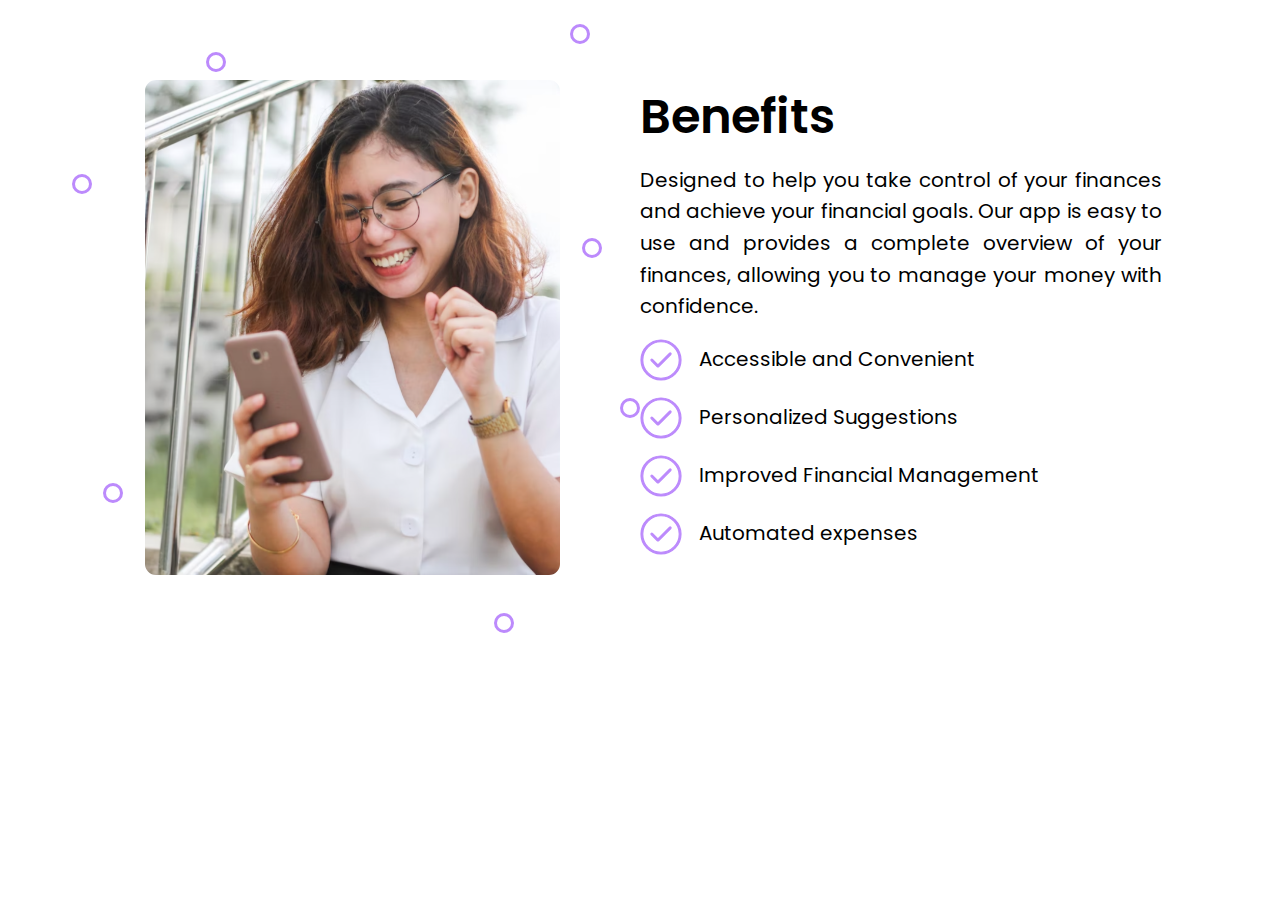
==== pages/benefitsPage/index.html @ babcda06 "new page" ====
<!DOCTYPE html>
<html lang="en">
  <head>
    <meta charset="UTF-8" />
    <meta name="viewport" content="width=device-width, initial-scale=1.0" />
    <title>Document</title>
    <link rel="stylesheet" href="../../assets/css/reset.css" />
    <link rel="stylesheet" href="./index.css" />
  </head>
  <body>
    <div class="container">
      <img src="../../assets/image/woman.svg" alt="" />
      <div class="text-ccntainer">
        <h1>Benefits</h1>
        <p>
          Designed to help you take control of your finances and achieve your
          financial goals. Our app is easy to use and provides a complete
          overview of your finances, allowing you to manage your money with
          confidence.
        </p>
        <ul>
          <li>
            <svg
              xmlns="http://www.w3.org/2000/svg"
              width="42"
              height="42"
              viewBox="0 0 42 42"
              fill="none"
            >
              <path
                fill-rule="evenodd"
                clip-rule="evenodd"
                d="M21 1C9.96162 1 1 9.96162 1 20.9993C1 32.0376 9.96162 40.9993 21 40.9993C32.0384 40.9993 41 32.0376 41 20.9993C41 9.96162 32.0384 1 21 1ZM21 2.73363C31.0814 2.73363 39.2665 10.9188 39.2665 20.9994C39.2665 31.0808 31.0814 39.2659 21 39.2659C10.9186 39.2659 2.73348 31.0808 2.73348 20.9994C2.73348 10.9188 10.9186 2.73363 21 2.73363Z"
                fill="#BC8AFC"
                stroke="#BC8AFC"
                stroke-width="1.2"
              />
              <path
                fill-rule="evenodd"
                clip-rule="evenodd"
                d="M11.1928 21.612L17.3224 27.7417C17.6606 28.0801 18.21 28.0801 18.5481 27.7417L30.8073 15.4825C31.1457 15.1441 31.1457 14.595 30.8073 14.2565C30.4692 13.9184 29.9198 13.9184 29.5816 14.2565L17.9354 25.9027L12.4188 20.386C12.0803 20.0479 11.5312 20.0479 11.1928 20.386C10.8544 20.7245 10.8544 21.2736 11.1928 21.612Z"
                fill="#BC8AFC"
                stroke="#BC8AFC"
                stroke-width="1.2"
              />
            </svg>
            <h2>Accessible and Convenient</h2>
          </li>
          <li>
            <svg
              xmlns="http://www.w3.org/2000/svg"
              width="42"
              height="42"
              viewBox="0 0 42 42"
              fill="none"
            >
              <path
                fill-rule="evenodd"
                clip-rule="evenodd"
                d="M21 1C9.96162 1 1 9.96162 1 20.9993C1 32.0376 9.96162 40.9993 21 40.9993C32.0384 40.9993 41 32.0376 41 20.9993C41 9.96162 32.0384 1 21 1ZM21 2.73363C31.0814 2.73363 39.2665 10.9188 39.2665 20.9994C39.2665 31.0808 31.0814 39.2659 21 39.2659C10.9186 39.2659 2.73348 31.0808 2.73348 20.9994C2.73348 10.9188 10.9186 2.73363 21 2.73363Z"
                fill="#BC8AFC"
                stroke="#BC8AFC"
                stroke-width="1.2"
              />
              <path
                fill-rule="evenodd"
                clip-rule="evenodd"
                d="M11.1928 21.612L17.3224 27.7417C17.6606 28.0801 18.21 28.0801 18.5481 27.7417L30.8073 15.4825C31.1457 15.1441 31.1457 14.595 30.8073 14.2565C30.4692 13.9184 29.9198 13.9184 29.5816 14.2565L17.9354 25.9027L12.4188 20.386C12.0803 20.0479 11.5312 20.0479 11.1928 20.386C10.8544 20.7245 10.8544 21.2736 11.1928 21.612Z"
                fill="#BC8AFC"
                stroke="#BC8AFC"
                stroke-width="1.2"
              />
            </svg>
            <h2>Personalized Suggestions</h2>
          </li>
          <li>
            <svg
              xmlns="http://www.w3.org/2000/svg"
              width="42"
              height="42"
              viewBox="0 0 42 42"
              fill="none"
            >
              <path
                fill-rule="evenodd"
                clip-rule="evenodd"
                d="M21 1C9.96162 1 1 9.96162 1 20.9993C1 32.0376 9.96162 40.9993 21 40.9993C32.0384 40.9993 41 32.0376 41 20.9993C41 9.96162 32.0384 1 21 1ZM21 2.73363C31.0814 2.73363 39.2665 10.9188 39.2665 20.9994C39.2665 31.0808 31.0814 39.2659 21 39.2659C10.9186 39.2659 2.73348 31.0808 2.73348 20.9994C2.73348 10.9188 10.9186 2.73363 21 2.73363Z"
                fill="#BC8AFC"
                stroke="#BC8AFC"
                stroke-width="1.2"
              />
              <path
                fill-rule="evenodd"
                clip-rule="evenodd"
                d="M11.1928 21.612L17.3224 27.7417C17.6606 28.0801 18.21 28.0801 18.5481 27.7417L30.8073 15.4825C31.1457 15.1441 31.1457 14.595 30.8073 14.2565C30.4692 13.9184 29.9198 13.9184 29.5816 14.2565L17.9354 25.9027L12.4188 20.386C12.0803 20.0479 11.5312 20.0479 11.1928 20.386C10.8544 20.7245 10.8544 21.2736 11.1928 21.612Z"
                fill="#BC8AFC"
                stroke="#BC8AFC"
                stroke-width="1.2"
              />
            </svg>
            <h2>Improved Financial Management</h2>
          </li>
          <li>
            <svg
              xmlns="http://www.w3.org/2000/svg"
              width="42"
              height="42"
              viewBox="0 0 42 42"
              fill="none"
            >
              <path
                fill-rule="evenodd"
                clip-rule="evenodd"
                d="M21 0.997803C9.96162 0.997803 1 9.95943 1 20.9971C1 32.0354 9.96162 40.9971 21 40.9971C32.0384 40.9971 41 32.0354 41 20.9971C41 9.95943 32.0384 0.997803 21 0.997803ZM21 2.73143C31.0814 2.73143 39.2665 10.9166 39.2665 20.9972C39.2665 31.0786 31.0814 39.2637 21 39.2637C10.9186 39.2637 2.73348 31.0786 2.73348 20.9972C2.73348 10.9166 10.9186 2.73143 21 2.73143Z"
                fill="#BC8AFC"
                stroke="#BC8AFC"
                stroke-width="1.2"
              />
              <path
                fill-rule="evenodd"
                clip-rule="evenodd"
                d="M11.1928 21.6098L17.3224 27.7395C17.6606 28.0779 18.21 28.0779 18.5481 27.7395L30.8073 15.4803C31.1457 15.1419 31.1457 14.5928 30.8073 14.2543C30.4692 13.9162 29.9198 13.9162 29.5816 14.2543L17.9354 25.9005L12.4188 20.3838C12.0803 20.0457 11.5312 20.0457 11.1928 20.3838C10.8544 20.7223 10.8544 21.2714 11.1928 21.6098Z"
                fill="#BC8AFC"
                stroke="#BC8AFC"
                stroke-width="1.2"
              />
            </svg>
            <h2>Automated expenses</h2>
          </li>
        </ul>
      </div>
    </div>
  </body>
</html>
---- pages/benefitsPage/index.css ----
@import url("https://fonts.googleapis.com/css2?family=Poppins:wght@400;600&display=swap");
.container {
  width: 100%;
  padding: 24px 186px 22px 72px;
  display: flex;
  justify-content: space-between;
  align-items: center;
  background: #fff;
}
@media screen and (max-width: 1024px) {
  .container {
    padding: 41px;
  }
}
@media screen and (max-width: 768px) {
  .container {
    padding: 40px 19px 23px 16px;
  }
}
.container img {
  width: 568px;
  height: 609px;
}
@media screen and (max-width: 1024px) {
  .container img {
    width: 365.609px;
    height: 393.977px;
  }
}
@media screen and (max-width: 768px) {
  .container img {
    display: none;
  }
}
@media screen and (max-width: 768px) {
  .container .text-ccntainer {
    display: flex;
    flex-direction: column;
    align-items: flex-start;
    gap: 16px;
  }
}
.container .text-ccntainer h1 {
  margin-bottom: 16px;
  color: #000;
  font-family: Poppins;
  font-size: 48px;
  font-style: normal;
  font-weight: 600;
  line-height: 130.5%;
}
.container .text-ccntainer p {
  width: 522px;
  margin-bottom: 16px;
  color: #000;
  text-align: justify;
  font-family: Poppins;
  font-size: 20px;
  font-style: normal;
  font-weight: 400;
  line-height: 158%;
}
@media screen and (max-width: 1024px) {
  .container .text-ccntainer p {
    width: 365px;
  }
}
@media screen and (max-width: 768px) {
  .container .text-ccntainer p {
    width: 355px;
  }
}
.container .text-ccntainer ul li {
  display: flex;
  align-items: center;
  margin-bottom: 16px;
}
.container .text-ccntainer ul li h2 {
  margin-left: 17px;
  color: #000;
  font-family: Poppins;
  font-size: 20px;
  font-style: normal;
  font-weight: 400;
  line-height: 158%;
}/*# sourceMappingURL=index.css.map */
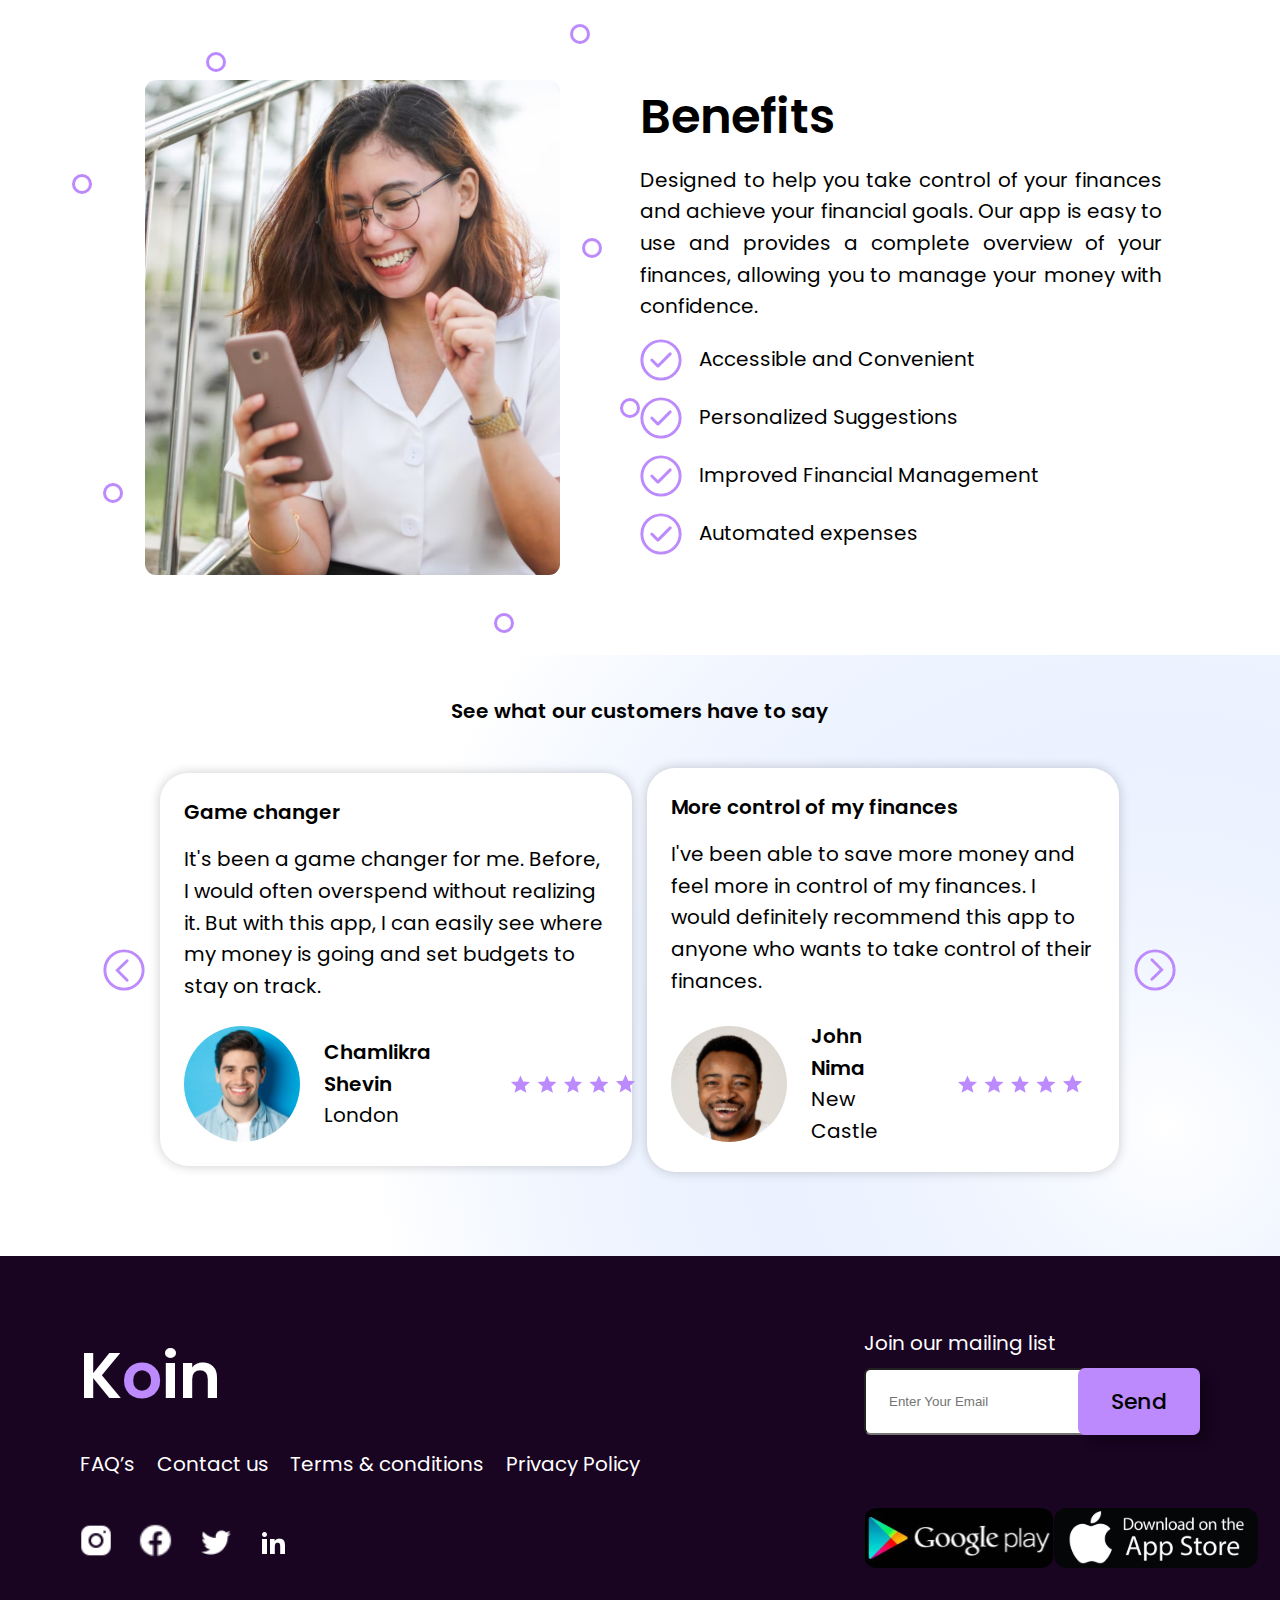
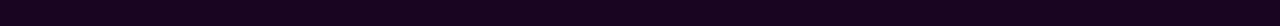
==== commit f3a46503: "new page" ====
--- a/pages/benefitsPage/index.html
+++ b/pages/benefitsPage/index.html
@@ -9,125 +9,269 @@
   </head>
   <body>
     <div class="container">
-      <img src="../../assets/image/woman.svg" alt="" />
-      <div class="text-ccntainer">
-        <h1>Benefits</h1>
-        <p>
-          Designed to help you take control of your finances and achieve your
-          financial goals. Our app is easy to use and provides a complete
-          overview of your finances, allowing you to manage your money with
-          confidence.
-        </p>
-        <ul>
-          <li>
-            <svg
-              xmlns="http://www.w3.org/2000/svg"
-              width="42"
-              height="42"
-              viewBox="0 0 42 42"
-              fill="none"
-            >
-              <path
-                fill-rule="evenodd"
-                clip-rule="evenodd"
-                d="M21 1C9.96162 1 1 9.96162 1 20.9993C1 32.0376 9.96162 40.9993 21 40.9993C32.0384 40.9993 41 32.0376 41 20.9993C41 9.96162 32.0384 1 21 1ZM21 2.73363C31.0814 2.73363 39.2665 10.9188 39.2665 20.9994C39.2665 31.0808 31.0814 39.2659 21 39.2659C10.9186 39.2659 2.73348 31.0808 2.73348 20.9994C2.73348 10.9188 10.9186 2.73363 21 2.73363Z"
-                fill="#BC8AFC"
-                stroke="#BC8AFC"
-                stroke-width="1.2"
-              />
-              <path
-                fill-rule="evenodd"
-                clip-rule="evenodd"
-                d="M11.1928 21.612L17.3224 27.7417C17.6606 28.0801 18.21 28.0801 18.5481 27.7417L30.8073 15.4825C31.1457 15.1441 31.1457 14.595 30.8073 14.2565C30.4692 13.9184 29.9198 13.9184 29.5816 14.2565L17.9354 25.9027L12.4188 20.386C12.0803 20.0479 11.5312 20.0479 11.1928 20.386C10.8544 20.7245 10.8544 21.2736 11.1928 21.612Z"
-                fill="#BC8AFC"
-                stroke="#BC8AFC"
-                stroke-width="1.2"
-              />
-            </svg>
-            <h2>Accessible and Convenient</h2>
-          </li>
-          <li>
-            <svg
-              xmlns="http://www.w3.org/2000/svg"
-              width="42"
-              height="42"
-              viewBox="0 0 42 42"
-              fill="none"
-            >
-              <path
-                fill-rule="evenodd"
-                clip-rule="evenodd"
-                d="M21 1C9.96162 1 1 9.96162 1 20.9993C1 32.0376 9.96162 40.9993 21 40.9993C32.0384 40.9993 41 32.0376 41 20.9993C41 9.96162 32.0384 1 21 1ZM21 2.73363C31.0814 2.73363 39.2665 10.9188 39.2665 20.9994C39.2665 31.0808 31.0814 39.2659 21 39.2659C10.9186 39.2659 2.73348 31.0808 2.73348 20.9994C2.73348 10.9188 10.9186 2.73363 21 2.73363Z"
-                fill="#BC8AFC"
-                stroke="#BC8AFC"
-                stroke-width="1.2"
-              />
-              <path
-                fill-rule="evenodd"
-                clip-rule="evenodd"
-                d="M11.1928 21.612L17.3224 27.7417C17.6606 28.0801 18.21 28.0801 18.5481 27.7417L30.8073 15.4825C31.1457 15.1441 31.1457 14.595 30.8073 14.2565C30.4692 13.9184 29.9198 13.9184 29.5816 14.2565L17.9354 25.9027L12.4188 20.386C12.0803 20.0479 11.5312 20.0479 11.1928 20.386C10.8544 20.7245 10.8544 21.2736 11.1928 21.612Z"
-                fill="#BC8AFC"
-                stroke="#BC8AFC"
-                stroke-width="1.2"
-              />
-            </svg>
-            <h2>Personalized Suggestions</h2>
-          </li>
-          <li>
-            <svg
-              xmlns="http://www.w3.org/2000/svg"
-              width="42"
-              height="42"
-              viewBox="0 0 42 42"
-              fill="none"
-            >
-              <path
-                fill-rule="evenodd"
-                clip-rule="evenodd"
-                d="M21 1C9.96162 1 1 9.96162 1 20.9993C1 32.0376 9.96162 40.9993 21 40.9993C32.0384 40.9993 41 32.0376 41 20.9993C41 9.96162 32.0384 1 21 1ZM21 2.73363C31.0814 2.73363 39.2665 10.9188 39.2665 20.9994C39.2665 31.0808 31.0814 39.2659 21 39.2659C10.9186 39.2659 2.73348 31.0808 2.73348 20.9994C2.73348 10.9188 10.9186 2.73363 21 2.73363Z"
-                fill="#BC8AFC"
-                stroke="#BC8AFC"
-                stroke-width="1.2"
-              />
-              <path
-                fill-rule="evenodd"
-                clip-rule="evenodd"
-                d="M11.1928 21.612L17.3224 27.7417C17.6606 28.0801 18.21 28.0801 18.5481 27.7417L30.8073 15.4825C31.1457 15.1441 31.1457 14.595 30.8073 14.2565C30.4692 13.9184 29.9198 13.9184 29.5816 14.2565L17.9354 25.9027L12.4188 20.386C12.0803 20.0479 11.5312 20.0479 11.1928 20.386C10.8544 20.7245 10.8544 21.2736 11.1928 21.612Z"
-                fill="#BC8AFC"
-                stroke="#BC8AFC"
-                stroke-width="1.2"
-              />
-            </svg>
-            <h2>Improved Financial Management</h2>
-          </li>
-          <li>
-            <svg
-              xmlns="http://www.w3.org/2000/svg"
-              width="42"
-              height="42"
-              viewBox="0 0 42 42"
-              fill="none"
-            >
-              <path
-                fill-rule="evenodd"
-                clip-rule="evenodd"
-                d="M21 0.997803C9.96162 0.997803 1 9.95943 1 20.9971C1 32.0354 9.96162 40.9971 21 40.9971C32.0384 40.9971 41 32.0354 41 20.9971C41 9.95943 32.0384 0.997803 21 0.997803ZM21 2.73143C31.0814 2.73143 39.2665 10.9166 39.2665 20.9972C39.2665 31.0786 31.0814 39.2637 21 39.2637C10.9186 39.2637 2.73348 31.0786 2.73348 20.9972C2.73348 10.9166 10.9186 2.73143 21 2.73143Z"
-                fill="#BC8AFC"
-                stroke="#BC8AFC"
-                stroke-width="1.2"
-              />
-              <path
-                fill-rule="evenodd"
-                clip-rule="evenodd"
-                d="M11.1928 21.6098L17.3224 27.7395C17.6606 28.0779 18.21 28.0779 18.5481 27.7395L30.8073 15.4803C31.1457 15.1419 31.1457 14.5928 30.8073 14.2543C30.4692 13.9162 29.9198 13.9162 29.5816 14.2543L17.9354 25.9005L12.4188 20.3838C12.0803 20.0457 11.5312 20.0457 11.1928 20.3838C10.8544 20.7223 10.8544 21.2714 11.1928 21.6098Z"
-                fill="#BC8AFC"
-                stroke="#BC8AFC"
-                stroke-width="1.2"
-              />
-            </svg>
-            <h2>Automated expenses</h2>
-          </li>
-        </ul>
+      <div id="page-1">
+        <img src="../../assets/image/woman.svg" alt="" />
+        <div class="text-ccntainer">
+          <h1>Benefits</h1>
+          <p>
+            Designed to help you take control of your finances and achieve your
+            financial goals. Our app is easy to use and provides a complete
+            overview of your finances, allowing you to manage your money with
+            confidence.
+          </p>
+          <ul>
+            <li>
+              <svg
+                xmlns="http://www.w3.org/2000/svg"
+                width="42"
+                height="42"
+                viewBox="0 0 42 42"
+                fill="none"
+              >
+                <path
+                  fill-rule="evenodd"
+                  clip-rule="evenodd"
+                  d="M21 1C9.96162 1 1 9.96162 1 20.9993C1 32.0376 9.96162 40.9993 21 40.9993C32.0384 40.9993 41 32.0376 41 20.9993C41 9.96162 32.0384 1 21 1ZM21 2.73363C31.0814 2.73363 39.2665 10.9188 39.2665 20.9994C39.2665 31.0808 31.0814 39.2659 21 39.2659C10.9186 39.2659 2.73348 31.0808 2.73348 20.9994C2.73348 10.9188 10.9186 2.73363 21 2.73363Z"
+                  fill="#BC8AFC"
+                  stroke="#BC8AFC"
+                  stroke-width="1.2"
+                />
+                <path
+                  fill-rule="evenodd"
+                  clip-rule="evenodd"
+                  d="M11.1928 21.612L17.3224 27.7417C17.6606 28.0801 18.21 28.0801 18.5481 27.7417L30.8073 15.4825C31.1457 15.1441 31.1457 14.595 30.8073 14.2565C30.4692 13.9184 29.9198 13.9184 29.5816 14.2565L17.9354 25.9027L12.4188 20.386C12.0803 20.0479 11.5312 20.0479 11.1928 20.386C10.8544 20.7245 10.8544 21.2736 11.1928 21.612Z"
+                  fill="#BC8AFC"
+                  stroke="#BC8AFC"
+                  stroke-width="1.2"
+                />
+              </svg>
+              <h2>Accessible and Convenient</h2>
+            </li>
+            <li>
+              <svg
+                xmlns="http://www.w3.org/2000/svg"
+                width="42"
+                height="42"
+                viewBox="0 0 42 42"
+                fill="none"
+              >
+                <path
+                  fill-rule="evenodd"
+                  clip-rule="evenodd"
+                  d="M21 1C9.96162 1 1 9.96162 1 20.9993C1 32.0376 9.96162 40.9993 21 40.9993C32.0384 40.9993 41 32.0376 41 20.9993C41 9.96162 32.0384 1 21 1ZM21 2.73363C31.0814 2.73363 39.2665 10.9188 39.2665 20.9994C39.2665 31.0808 31.0814 39.2659 21 39.2659C10.9186 39.2659 2.73348 31.0808 2.73348 20.9994C2.73348 10.9188 10.9186 2.73363 21 2.73363Z"
+                  fill="#BC8AFC"
+                  stroke="#BC8AFC"
+                  stroke-width="1.2"
+                />
+                <path
+                  fill-rule="evenodd"
+                  clip-rule="evenodd"
+                  d="M11.1928 21.612L17.3224 27.7417C17.6606 28.0801 18.21 28.0801 18.5481 27.7417L30.8073 15.4825C31.1457 15.1441 31.1457 14.595 30.8073 14.2565C30.4692 13.9184 29.9198 13.9184 29.5816 14.2565L17.9354 25.9027L12.4188 20.386C12.0803 20.0479 11.5312 20.0479 11.1928 20.386C10.8544 20.7245 10.8544 21.2736 11.1928 21.612Z"
+                  fill="#BC8AFC"
+                  stroke="#BC8AFC"
+                  stroke-width="1.2"
+                />
+              </svg>
+              <h2>Personalized Suggestions</h2>
+            </li>
+            <li>
+              <svg
+                xmlns="http://www.w3.org/2000/svg"
+                width="42"
+                height="42"
+                viewBox="0 0 42 42"
+                fill="none"
+              >
+                <path
+                  fill-rule="evenodd"
+                  clip-rule="evenodd"
+                  d="M21 1C9.96162 1 1 9.96162 1 20.9993C1 32.0376 9.96162 40.9993 21 40.9993C32.0384 40.9993 41 32.0376 41 20.9993C41 9.96162 32.0384 1 21 1ZM21 2.73363C31.0814 2.73363 39.2665 10.9188 39.2665 20.9994C39.2665 31.0808 31.0814 39.2659 21 39.2659C10.9186 39.2659 2.73348 31.0808 2.73348 20.9994C2.73348 10.9188 10.9186 2.73363 21 2.73363Z"
+                  fill="#BC8AFC"
+                  stroke="#BC8AFC"
+                  stroke-width="1.2"
+                />
+                <path
+                  fill-rule="evenodd"
+                  clip-rule="evenodd"
+                  d="M11.1928 21.612L17.3224 27.7417C17.6606 28.0801 18.21 28.0801 18.5481 27.7417L30.8073 15.4825C31.1457 15.1441 31.1457 14.595 30.8073 14.2565C30.4692 13.9184 29.9198 13.9184 29.5816 14.2565L17.9354 25.9027L12.4188 20.386C12.0803 20.0479 11.5312 20.0479 11.1928 20.386C10.8544 20.7245 10.8544 21.2736 11.1928 21.612Z"
+                  fill="#BC8AFC"
+                  stroke="#BC8AFC"
+                  stroke-width="1.2"
+                />
+              </svg>
+              <h2>Improved Financial Management</h2>
+            </li>
+            <li>
+              <svg
+                xmlns="http://www.w3.org/2000/svg"
+                width="42"
+                height="42"
+                viewBox="0 0 42 42"
+                fill="none"
+              >
+                <path
+                  fill-rule="evenodd"
+                  clip-rule="evenodd"
+                  d="M21 0.997803C9.96162 0.997803 1 9.95943 1 20.9971C1 32.0354 9.96162 40.9971 21 40.9971C32.0384 40.9971 41 32.0354 41 20.9971C41 9.95943 32.0384 0.997803 21 0.997803ZM21 2.73143C31.0814 2.73143 39.2665 10.9166 39.2665 20.9972C39.2665 31.0786 31.0814 39.2637 21 39.2637C10.9186 39.2637 2.73348 31.0786 2.73348 20.9972C2.73348 10.9166 10.9186 2.73143 21 2.73143Z"
+                  fill="#BC8AFC"
+                  stroke="#BC8AFC"
+                  stroke-width="1.2"
+                />
+                <path
+                  fill-rule="evenodd"
+                  clip-rule="evenodd"
+                  d="M11.1928 21.6098L17.3224 27.7395C17.6606 28.0779 18.21 28.0779 18.5481 27.7395L30.8073 15.4803C31.1457 15.1419 31.1457 14.5928 30.8073 14.2543C30.4692 13.9162 29.9198 13.9162 29.5816 14.2543L17.9354 25.9005L12.4188 20.3838C12.0803 20.0457 11.5312 20.0457 11.1928 20.3838C10.8544 20.7223 10.8544 21.2714 11.1928 21.6098Z"
+                  fill="#BC8AFC"
+                  stroke="#BC8AFC"
+                  stroke-width="1.2"
+                />
+              </svg>
+              <h2>Automated expenses</h2>
+            </li>
+          </ul>
+        </div>
+      </div>
+
+      <div id="page-2">
+        <h1>See what our customers have to say</h1>
+        <div class="card">
+          <svg
+            xmlns="http://www.w3.org/2000/svg"
+            width="42"
+            height="42"
+            viewBox="0 0 42 42"
+            fill="none"
+          >
+            <path
+              fill-rule="evenodd"
+              clip-rule="evenodd"
+              d="M21 41C32.0384 41 41 32.0384 41 21.0007C41 9.96236 32.0384 1.00074 21 1.00074C9.96162 1.00074 1 9.96236 1 21.0007C1 32.0384 9.96162 41 21 41ZM21 39.2664C10.9186 39.2664 2.73347 31.0812 2.73347 21.0006C2.73347 10.9192 10.9186 2.73407 21 2.73407C31.0814 2.73407 39.2665 10.9192 39.2665 21.0006C39.2665 31.0812 31.0814 39.2664 21 39.2664Z"
+              fill="#BC8AFC"
+              stroke="#BC8AFC"
+              stroke-width="1.2"
+            />
+            <path
+              fill-rule="evenodd"
+              clip-rule="evenodd"
+              d="M23.5296 31.7663C23.8741 32.0834 24.4109 32.0739 24.7439 31.7451C25.0768 31.4164 25.0864 30.8864 24.7653 30.5461L15.4389 21.337L24.7653 12.45C25.0864 12.1098 25.0768 11.5797 24.7439 11.2509C24.4109 10.9221 23.8741 10.9128 23.5296 11.2298L13.1304 21.3369L23.5296 31.7663Z"
+              fill="#BC8AFC"
+              stroke="#BC8AFC"
+              stroke-width="1.2"
+            />
+          </svg>
+          <div class="card-1 card-box">
+            <h2>Game changer</h2>
+            <p>
+              It's been a game changer for me. Before, I would often overspend
+              without realizing it. But with this app, I can easily see where my
+              money is going and set budgets to stay on track.
+            </p>
+            <div class="information">
+              <div class="user-information">
+                <img src="../../assets/image/image 5.svg" alt="" />
+                <div class="name">
+                  <h3>Chamlikra Shevin</h3>
+                  <h4>London</h4>
+                </div>
+                <img src="../../assets/image/star.svg" alt="" />
+              </div>
+            </div>
+          </div>
+
+          <div class="card-2 card-box">
+            <h2>More control of my finances</h2>
+            <p>
+              I've been able to save more money and feel more in control of my
+              finances. I would definitely recommend this app to anyone who
+              wants to take control of their finances.
+            </p>
+            <div class="information">
+              <div class="user-information">
+                <img
+                  src="../../assets/image/Screenshot 2023-02-18 at 01.32 1.svg"
+                  alt=""
+                />
+                <div class="name">
+                  <h3>John Nima</h3>
+                  <h4>New Castle</h4>
+                </div>
+                <img src="../../assets/image/star.svg" alt="" />
+              </div>
+            </div>
+          </div>
+
+          <svg
+            xmlns="http://www.w3.org/2000/svg"
+            width="42"
+            height="42"
+            viewBox="0 0 42 42"
+            fill="none"
+          >
+            <path
+              fill-rule="evenodd"
+              clip-rule="evenodd"
+              d="M21 1C9.96162 1 1 9.96162 1 20.9993C1 32.0376 9.96162 40.9993 21 40.9993C32.0384 40.9993 41 32.0376 41 20.9993C41 9.96162 32.0384 1 21 1ZM21 2.73363C31.0814 2.73363 39.2665 10.9188 39.2665 20.9994C39.2665 31.0808 31.0814 39.2659 21 39.2659C10.9186 39.2659 2.73348 31.0808 2.73348 20.9994C2.73348 10.9188 10.9186 2.73363 21 2.73363Z"
+              fill="#BC8AFC"
+              stroke="#BC8AFC"
+              stroke-width="1.2"
+            />
+            <path
+              fill-rule="evenodd"
+              clip-rule="evenodd"
+              d="M18.4704 10.2337C18.1259 9.91663 17.5891 9.92609 17.2561 10.2549C16.9232 10.5836 16.9136 11.1136 17.2347 11.4539L26.5611 20.663L17.2347 29.55C16.9136 29.8902 16.9232 30.4203 17.2561 30.7491C17.5891 31.0779 18.1259 31.0872 18.4704 30.7702L28.8696 20.6631L18.4704 10.2337Z"
+              fill="#BC8AFC"
+              stroke="#BC8AFC"
+              stroke-width="1.2"
+            />
+          </svg>
+        </div>
+      </div>
+
+      <div id="page-3">
+        <div class="left-box">
+          <h1>K<span>o</span>in</h1>
+
+          <ul>
+            <li>
+              <a href="#">FAQ’s</a>
+            </li>
+            <li>
+              <a href="#">Contact us</a>
+            </li>
+            <li>
+              <a href="#">Terms & conditions</a>
+            </li>
+            <li>
+              <a href="#">Privacy Policy</a>
+            </li>
+          </ul>
+
+          <div class="icon">
+            <img src="../../assets/image/icinstagram.svg" alt="" />
+            <img src="../../assets/image/iconfacebook.svg" alt="" />
+            <img src="../../assets/image/iconstwitter.svg" alt="" />
+            <img src="../../assets/image/iconslinkedin.svg" alt="" />
+          </div>
+        </div>
+        
+        <div class="right-box">
+          <form action="">
+            <label for="">
+              Join our mailing list
+              <div class="input-box">
+                <input type="text" placeholder="Enter Your Email">
+                <button>
+                  <a href="#">Send</a>
+                </button>
+              </div>
+            </label>
+          </form>
+
+          <div class="download-box">
+            <img src="../../assets/image/image 2.svg" alt="">
+            <img src="../../assets/image/image 3.svg" alt="">
+          </div>
+        </div>
       </div>
     </div>
   </body>
--- a/pages/benefitsPage/index.css
+++ b/pages/benefitsPage/index.css
@@ -1,5 +1,5 @@
-@import url("https://fonts.googleapis.com/css2?family=Poppins:wght@400;600&display=swap");
-.container {
+@import url("https://fonts.googleapis.com/css2?family=Poppins:wght@400;500;600&display=swap");
+.container #page-1 {
   width: 100%;
   padding: 24px 186px 22px 72px;
   display: flex;
@@ -8,39 +8,39 @@
   background: #fff;
 }
 @media screen and (max-width: 1024px) {
-  .container {
+  .container #page-1 {
     padding: 41px;
   }
 }
 @media screen and (max-width: 768px) {
-  .container {
+  .container #page-1 {
     padding: 40px 19px 23px 16px;
   }
 }
-.container img {
+.container #page-1 img {
   width: 568px;
   height: 609px;
 }
 @media screen and (max-width: 1024px) {
-  .container img {
+  .container #page-1 img {
     width: 365.609px;
     height: 393.977px;
   }
 }
 @media screen and (max-width: 768px) {
-  .container img {
+  .container #page-1 img {
     display: none;
   }
 }
 @media screen and (max-width: 768px) {
-  .container .text-ccntainer {
+  .container #page-1 .text-ccntainer {
     display: flex;
     flex-direction: column;
     align-items: flex-start;
     gap: 16px;
   }
 }
-.container .text-ccntainer h1 {
+.container #page-1 .text-ccntainer h1 {
   margin-bottom: 16px;
   color: #000;
   font-family: Poppins;
@@ -49,7 +49,7 @@
   font-weight: 600;
   line-height: 130.5%;
 }
-.container .text-ccntainer p {
+.container #page-1 .text-ccntainer p {
   width: 522px;
   margin-bottom: 16px;
   color: #000;
@@ -61,21 +61,16 @@
   line-height: 158%;
 }
 @media screen and (max-width: 1024px) {
-  .container .text-ccntainer p {
-    width: 365px;
-  }
-}
-@media screen and (max-width: 768px) {
-  .container .text-ccntainer p {
-    width: 355px;
-  }
-}
-.container .text-ccntainer ul li {
-  display: flex;
-  align-items: center;
-  margin-bottom: 16px;
-}
-.container .text-ccntainer ul li h2 {
+  .container #page-1 .text-ccntainer p {
+    width: 100%;
+  }
+}
+.container #page-1 .text-ccntainer ul li {
+  display: flex;
+  align-items: center;
+  margin-bottom: 16px;
+}
+.container #page-1 .text-ccntainer ul li h2 {
   margin-left: 17px;
   color: #000;
   font-family: Poppins;
@@ -83,4 +78,203 @@
   font-style: normal;
   font-weight: 400;
   line-height: 158%;
+}
+.container #page-2 {
+  width: 100%;
+  padding: 41px 104px 84px 103px;
+  background-image: url("../../assets/image/Rectangle 10.svg");
+  background-size: cover;
+}
+@media screen and (max-width: 1024px) {
+  .container #page-2 {
+    padding: 40px 137px 50px 138px;
+  }
+}
+@media screen and (max-width: 768px) {
+  .container #page-2 {
+    padding: 32px 17px 46px 18px;
+  }
+}
+.container #page-2 h1 {
+  margin-bottom: 40px;
+  color: #000;
+  text-align: center;
+  font-family: Poppins;
+  font-size: 20px;
+  font-style: normal;
+  font-weight: 600;
+  line-height: 158%;
+}
+.container #page-2 .card {
+  display: flex;
+  justify-content: space-between;
+  align-items: center;
+}
+.container #page-2 .card .card-box {
+  width: 44%;
+  padding: 24px;
+  border-radius: 28px;
+  background: #fff;
+  box-shadow: 0px 0px 12px 0px rgba(0, 0, 0, 0.2);
+}
+.container #page-2 .card .card-box h2 {
+  margin-bottom: 16px;
+  color: #000;
+  font-family: Poppins;
+  font-size: 20px;
+  font-style: normal;
+  font-weight: 600;
+  line-height: 158%;
+}
+.container #page-2 .card .card-box p {
+  margin-bottom: 24px;
+  color: #000;
+  font-family: Poppins;
+  font-size: 20px;
+  font-style: normal;
+  font-weight: 400;
+  line-height: 158%;
+}
+.container #page-2 .card .card-box .information .user-information {
+  display: flex;
+  align-items: center;
+}
+.container #page-2 .card .card-box .information .user-information img {
+  width: 128px;
+  height: 116px;
+  margin-right: 24px;
+  border-radius: 50%;
+}
+.container #page-2 .card .card-box .information .user-information .name {
+  margin-right: 78px;
+}
+.container #page-2 .card .card-box .information .user-information .name h3 {
+  color: #000;
+  font-family: Poppins;
+  font-size: 20px;
+  font-style: normal;
+  font-weight: 600;
+  line-height: 158%;
+}
+.container #page-2 .card .card-box .information .user-information .name h4 {
+  color: #000;
+  font-family: Poppins;
+  font-size: 20px;
+  font-style: normal;
+  font-weight: 400;
+  line-height: 158%;
+}
+@media screen and (max-width: 1024px) {
+  .container #page-2 .card .card-2 {
+    display: none;
+  }
+}
+@media screen and (max-width: 768px) {
+  .container #page-2 .card .card-2 {
+    display: none;
+  }
+}
+.container #page-3 {
+  width: 100%;
+  padding: 72px 80px 58px 80px;
+  background: #190422;
+  display: flex;
+  justify-content: space-between;
+}
+@media screen and (max-width: 1024px) {
+  .container #page-3 {
+    padding: 72px 40px 66px 40px;
+  }
+}
+@media screen and (max-width: 1024px) {
+  .container #page-3 {
+    padding: 32px 16px 44px 15px;
+  }
+}
+.container #page-3 .left-box {
+  width: 50%;
+}
+.container #page-3 .left-box h1 {
+  margin-bottom: 26px;
+  color: #fff;
+  font-family: Poppins;
+  font-size: 64px;
+  font-style: normal;
+  font-weight: 600;
+  line-height: normal;
+}
+.container #page-3 .left-box h1 span {
+  color: #bc8afc;
+  font-family: Poppins;
+  font-size: 64px;
+  font-style: normal;
+  font-weight: 600;
+  line-height: normal;
+}
+.container #page-3 .left-box ul {
+  display: flex;
+  justify-content: space-between;
+  margin-bottom: 43px;
+}
+@media screen and (max-width: 1024px) {
+  .container #page-3 .left-box ul {
+    flex-direction: column;
+    align-items: flex-start;
+    gap: 33px;
+  }
+}
+.container #page-3 .left-box ul li a {
+  color: #fff;
+  font-family: Poppins;
+  font-size: 20px;
+  font-style: normal;
+  font-weight: 400;
+  line-height: normal;
+}
+.container #page-3 .left-box .icon img {
+  margin-right: 21px;
+}
+.container #page-3 .right-box {
+  width: 30%;
+}
+.container #page-3 .right-box form label {
+  color: #fff;
+  font-family: Poppins;
+  font-size: 20px;
+  font-style: normal;
+  font-weight: 400;
+  line-height: normal;
+}
+.container #page-3 .right-box form label .input-box {
+  display: flex;
+  margin-top: 10px;
+}
+.container #page-3 .right-box form label .input-box input {
+  width: 410.06px;
+  margin-right: -120px;
+  padding: 23px;
+  border-radius: 6.441px;
+  background: #fff;
+}
+.container #page-3 .right-box form label .input-box button {
+  padding: 17px 33px;
+  background: #bc8afc;
+  border-radius: 7px;
+  box-shadow: 10px 7px 9px 0px rgba(0, 0, 0, 0.25);
+}
+.container #page-3 .right-box form label .input-box button a {
+  color: #000;
+  font-family: Poppins;
+  font-size: 22px;
+  font-style: normal;
+  font-weight: 500;
+  line-height: normal;
+}
+.container #page-3 .right-box .download-box {
+  display: flex;
+  justify-content: space-between;
+  margin-top: 73px;
+}
+.container #page-3 .right-box .download-box img {
+  border-radius: 12px;
 }/*# sourceMappingURL=index.css.map */